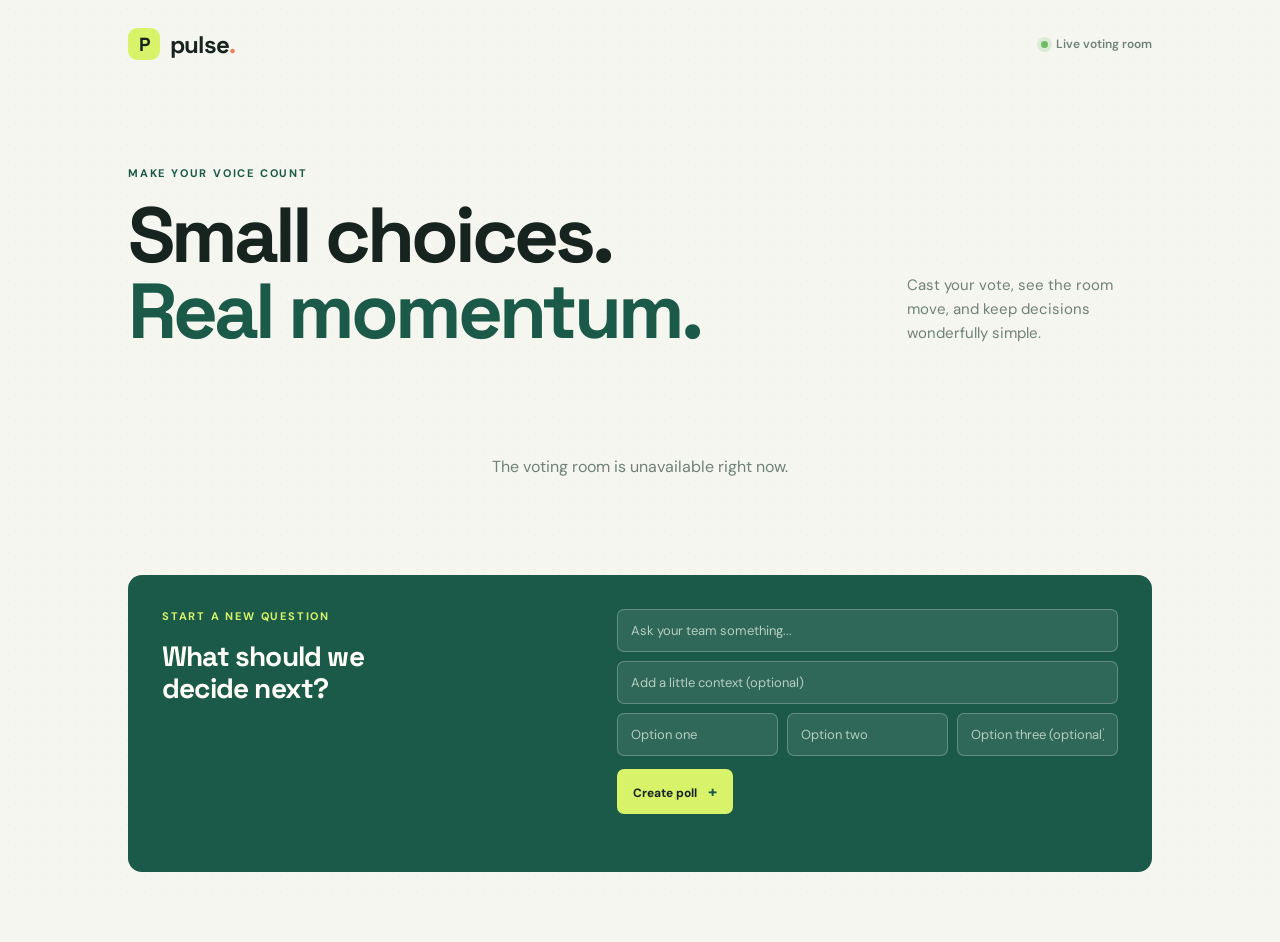
==== static/index.html @ b70dde9f "first commit" ====
<!doctype html>
<html lang="en">
  <head>
    <meta charset="UTF-8" />
    <meta name="viewport" content="width=device-width, initial-scale=1.0" />
    <title>Pulse Vote</title>
    <link rel="preconnect" href="https://fonts.googleapis.com" />
    <link rel="preconnect" href="https://fonts.gstatic.com" crossorigin />
    <link
      href="https://fonts.googleapis.com/css2?family=DM+Sans:wght@400;500;600;700&family=Space+Grotesk:wght@500;600;700&display=swap"
      rel="stylesheet"
    />
    <link rel="stylesheet" href="/static/styles.css" />
  </head>
  <body>
    <main class="shell">
      <header class="topbar">
        <a class="brand" href="/" aria-label="Pulse Vote home"
          ><span class="brand-mark">P</span
          ><span>pulse<span class="brand-dot">.</span></span></a
        >
        <span class="status"><i></i> Live voting room</span>
      </header>

      <section class="intro">
        <div>
          <p class="eyebrow">MAKE YOUR VOICE COUNT</p>
          <h1>Small choices.<br /><em>Real momentum.</em></h1>
        </div>
        <p class="intro-copy">
          Cast your vote, see the room move, and keep decisions wonderfully
          simple.
        </p>
      </section>

      <section id="poll-list" class="poll-list" aria-live="polite">
        <div class="loading">Loading the room<span>...</span></div>
      </section>

      <section class="create-panel">
        <div>
          <p class="eyebrow">START A NEW QUESTION</p>
          <h2>What should we decide next?</h2>
        </div>
        <form id="create-form">
          <input
            name="question"
            required
            minlength="5"
            maxlength="200"
            placeholder="Ask your team something..."
          />
          <input
            name="description"
            maxlength="500"
            placeholder="Add a little context (optional)"
          />
          <div class="option-inputs">
            <input name="option" required placeholder="Option one" />
            <input name="option" required placeholder="Option two" />
            <input name="option" placeholder="Option three (optional)" />
          </div>
          <button class="create-button" type="submit">
            Create poll <span>+</span>
          </button>
          <p class="form-message" id="form-message"></p>
        </form>
      </section>
    </main>
    <div class="toast" id="toast" role="status"></div>
    <script src="/static/app.js"></script>
  </body>
</html>
---- static/styles.css ----
:root {
  --ink: #17231f;
  --muted: #70807a;
  --paper: #f5f6f0;
  --white: #fffef9;
  --lime: #d8f36a;
  --green: #1b5948;
  --line: #dbe1d8;
  --orange: #ef805d;
}

* {
  box-sizing: border-box;
}
body {
  margin: 0;
  color: var(--ink);
  background: var(--paper);
  font-family: "DM Sans", sans-serif;
}
body::before {
  content: "";
  position: fixed;
  inset: 0;
  pointer-events: none;
  opacity: 0.28;
  background-image: radial-gradient(#c4ccc2 0.7px, transparent 0.7px);
  background-size: 17px 17px;
}
.shell {
  position: relative;
  max-width: 1100px;
  margin: 0 auto;
  padding: 28px 38px 70px;
}
.topbar {
  display: flex;
  justify-content: space-between;
  align-items: center;
}
.brand {
  display: flex;
  align-items: center;
  gap: 10px;
  color: var(--ink);
  text-decoration: none;
  font:
    700 24px "Space Grotesk",
    sans-serif;
  letter-spacing: -0.8px;
}
.brand-mark {
  display: grid;
  place-items: center;
  width: 32px;
  height: 32px;
  color: var(--ink);
  background: var(--lime);
  border-radius: 9px;
  font-size: 19px;
}
.brand-dot {
  color: var(--orange);
}
.status {
  display: flex;
  gap: 8px;
  align-items: center;
  color: var(--muted);
  font-size: 12px;
  font-weight: 600;
}
.status i {
  width: 7px;
  height: 7px;
  background: #70bc60;
  border-radius: 50%;
  box-shadow: 0 0 0 4px #dcebd8;
}
.intro {
  display: flex;
  justify-content: space-between;
  align-items: end;
  padding: 106px 0 66px;
}
.eyebrow {
  margin: 0 0 17px;
  color: var(--green);
  font-size: 11px;
  font-weight: 700;
  letter-spacing: 1.8px;
}
h1,
h2 {
  font-family: "Space Grotesk", sans-serif;
}
h1 {
  margin: 0;
  font-size: clamp(42px, 7vw, 78px);
  line-height: 0.98;
  letter-spacing: -4px;
}
h1 em {
  color: var(--green);
  font-style: normal;
}
.intro-copy {
  max-width: 245px;
  margin: 0 0 5px;
  color: var(--muted);
  font-size: 15px;
  line-height: 1.6;
}
.poll-list {
  display: grid;
  grid-template-columns: repeat(2, minmax(0, 1fr));
  gap: 18px;
}
.poll-card {
  padding: 28px;
  background: var(--white);
  border: 1px solid var(--line);
  border-radius: 14px;
  animation: rise 0.55s ease both;
}
.poll-card:nth-child(2) {
  animation-delay: 0.1s;
}
.poll-heading {
  display: flex;
  justify-content: space-between;
  gap: 15px;
}
.poll-heading > div {
  display: flex;
  gap: 12px;
  align-items: flex-start;
}
.poll-number {
  color: var(--orange);
  font-size: 12px;
  font-weight: 700;
}
h2 {
  margin: 0;
  max-width: 340px;
  font-size: 22px;
  line-height: 1.15;
  letter-spacing: -0.8px;
}
.vote-total {
  color: var(--muted);
  font-size: 11px;
  white-space: nowrap;
}
.poll-description {
  min-height: 42px;
  margin: 15px 0 22px 24px;
  color: var(--muted);
  font-size: 13px;
  line-height: 1.5;
}
.options {
  display: grid;
  gap: 9px;
}
.option-row {
  position: relative;
  display: grid;
  grid-template-columns: 18px 1fr auto;
  gap: 10px;
  align-items: center;
  padding: 12px 13px;
  overflow: hidden;
  border: 1px solid var(--line);
  border-radius: 7px;
  cursor: pointer;
  font-size: 13px;
}
.option-row input {
  position: absolute;
  opacity: 0;
}
.radio {
  width: 15px;
  height: 15px;
  border: 1px solid #a9b4ac;
  border-radius: 50%;
}
.option-row:has(input:checked) {
  border-color: var(--green);
  background: #f1f7e8;
}
.option-row:has(input:checked) .radio {
  border: 4px solid var(--green);
}
.option-name,
.result-count {
  z-index: 1;
}
.result-count {
  color: var(--muted);
  font-size: 11px;
}
.result-count small {
  font-size: 10px;
}
.bar {
  position: absolute;
  inset: 0 auto 0 0;
  width: 100%;
  opacity: 0.34;
}
.bar span {
  display: block;
  height: 100%;
  background: var(--lime);
}
.vote-actions {
  display: flex;
  gap: 9px;
  margin-top: 14px;
}
input {
  min-width: 0;
  width: 100%;
  padding: 12px 13px;
  color: var(--ink);
  background: #fafbf6;
  border: 1px solid var(--line);
  border-radius: 7px;
  outline: none;
  font: inherit;
  font-size: 13px;
}
input:focus {
  border-color: var(--green);
  box-shadow: 0 0 0 3px #e3efcf;
}
button {
  border: 0;
  border-radius: 7px;
  padding: 0 16px;
  color: var(--white);
  background: var(--green);
  cursor: pointer;
  font:
    700 12px "DM Sans",
    sans-serif;
  white-space: nowrap;
}
button span {
  margin-left: 8px;
  color: var(--lime);
  font-size: 16px;
}
.create-panel {
  display: grid;
  grid-template-columns: 0.9fr 1.1fr;
  gap: 45px;
  margin-top: 58px;
  padding: 34px;
  background: var(--green);
  color: var(--white);
  border-radius: 14px;
}
.create-panel .eyebrow {
  color: var(--lime);
}
.create-panel h2 {
  max-width: 280px;
  font-size: 28px;
}
#create-form {
  display: grid;
  gap: 9px;
}
#create-form input {
  background: rgba(255, 255, 255, 0.09);
  border-color: rgba(255, 255, 255, 0.25);
  color: var(--white);
}
#create-form input::placeholder {
  color: #b6cec1;
}
.option-inputs {
  display: grid;
  grid-template-columns: repeat(3, 1fr);
  gap: 9px;
}
.create-button {
  justify-self: start;
  margin-top: 4px;
  padding: 12px 16px;
  color: var(--ink);
  background: var(--lime);
}
.create-button span {
  color: var(--green);
}
.form-message {
  min-height: 15px;
  margin: 0;
  font-size: 11px;
}
.loading,
.empty {
  grid-column: 1 / -1;
  padding: 40px;
  color: var(--muted);
  text-align: center;
}
.loading span {
  color: var(--orange);
  animation: blink 1s infinite;
}
.toast {
  position: fixed;
  right: 24px;
  bottom: 24px;
  padding: 13px 18px;
  color: var(--white);
  background: var(--green);
  border-radius: 7px;
  opacity: 0;
  transform: translateY(12px);
  transition: 0.25s;
  pointer-events: none;
  font-size: 13px;
}
.toast.visible {
  opacity: 1;
  transform: translateY(0);
}
.toast.error {
  background: var(--orange);
}
@keyframes rise {
  from {
    opacity: 0;
    transform: translateY(14px);
  }
  to {
    opacity: 1;
    transform: none;
  }
}
@keyframes blink {
  50% {
    opacity: 0.25;
  }
}
@media (max-width: 720px) {
  .shell {
    padding: 22px 18px 50px;
  }
  .intro {
    display: block;
    padding: 80px 0 45px;
  }
  .intro-copy {
    margin-top: 25px;
  }
  .poll-list,
  .create-panel {
    grid-template-columns: 1fr;
  }
  .create-panel {
    gap: 28px;
    padding: 25px;
  }
  .option-inputs {
    grid-template-columns: 1fr;
  }
  h1 {
    letter-spacing: -2px;
  }
}
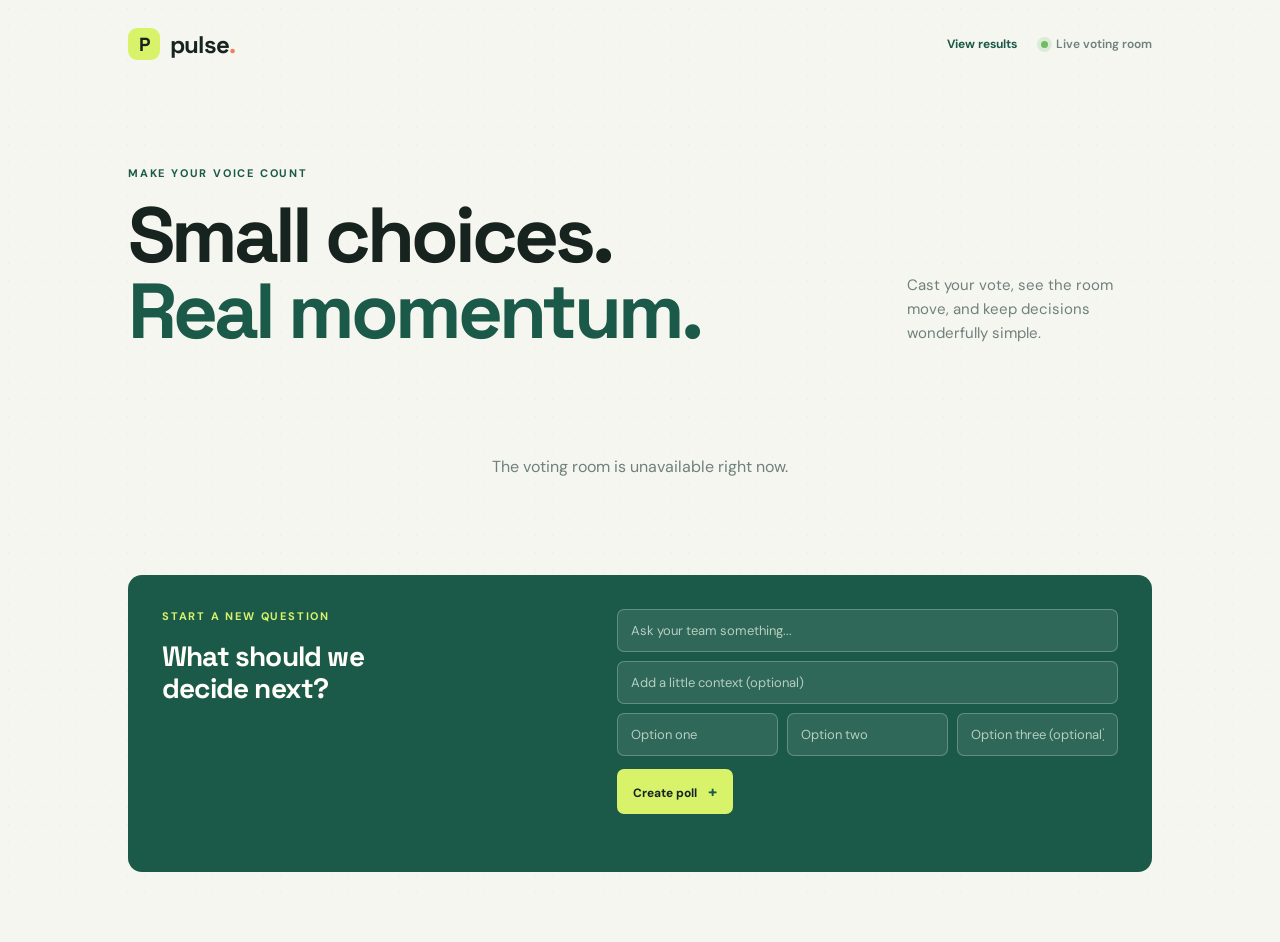
==== commit ef34dd5d: "add result to seee" ====
--- a/static/index.html
+++ b/static/index.html
@@ -19,7 +19,10 @@
           ><span class="brand-mark">P</span
           ><span>pulse<span class="brand-dot">.</span></span></a
         >
-        <span class="status"><i></i> Live voting room</span>
+        <div class="topbar-actions">
+          <a class="results-link" href="/results">View results</a
+          ><span class="status"><i></i> Live voting room</span>
+        </div>
       </header>
 
       <section class="intro">
--- a/static/styles.css
+++ b/static/styles.css
@@ -69,6 +69,22 @@
   color: var(--muted);
   font-size: 12px;
   font-weight: 600;
+}
+.topbar-actions {
+  display: flex;
+  gap: 24px;
+  align-items: center;
+}
+.results-link,
+.back-link {
+  color: var(--green);
+  font-size: 12px;
+  font-weight: 700;
+  text-decoration: none;
+}
+.results-link:hover,
+.back-link:hover {
+  color: var(--orange);
 }
 .status i {
   width: 7px;
@@ -376,3 +392,102 @@
     letter-spacing: -2px;
   }
 }
+.results-intro {
+  padding: 105px 0 52px;
+}
+.results-intro h1 {
+  margin: 0;
+}
+.results-intro > p:last-child {
+  max-width: 340px;
+  margin-top: 24px;
+  color: var(--muted);
+  line-height: 1.6;
+}
+.results-list {
+  display: grid;
+  grid-template-columns: repeat(2, minmax(0, 1fr));
+  gap: 18px;
+}
+.result-card {
+  padding: 28px;
+  background: var(--white);
+  border: 1px solid var(--line);
+  border-radius: 14px;
+  animation: rise 0.55s ease both;
+}
+.result-card h2 {
+  margin-top: 17px;
+}
+.result-card > p {
+  min-height: 42px;
+  margin: 12px 0 25px;
+  color: var(--muted);
+  font-size: 13px;
+  line-height: 1.5;
+}
+.result-card-head,
+.result-label {
+  display: flex;
+  justify-content: space-between;
+  gap: 14px;
+  align-items: center;
+}
+.result-options {
+  display: grid;
+  gap: 16px;
+}
+.result-label {
+  font-size: 13px;
+}
+.result-label strong {
+  color: var(--green);
+  font-size: 14px;
+}
+.result-track {
+  height: 8px;
+  margin: 7px 0 5px;
+  overflow: hidden;
+  background: #e8ece5;
+  border-radius: 5px;
+}
+.result-track span {
+  display: block;
+  height: 100%;
+  background: var(--lime);
+  border-radius: inherit;
+}
+.result-option.leader .result-track span {
+  background: var(--green);
+}
+.result-option small {
+  color: var(--muted);
+  font-size: 10px;
+}
+.leading-choice {
+  margin-top: 25px;
+  padding-top: 16px;
+  border-top: 1px solid var(--line);
+  color: var(--muted);
+  font-size: 12px;
+}
+.leading-choice strong {
+  color: var(--green);
+}
+@media (max-width: 720px) {
+  .topbar-actions {
+    gap: 12px;
+  }
+  .status {
+    font-size: 0;
+  }
+  .status i {
+    font-size: initial;
+  }
+  .results-list {
+    grid-template-columns: 1fr;
+  }
+  .results-intro {
+    padding: 80px 0 42px;
+  }
+}
